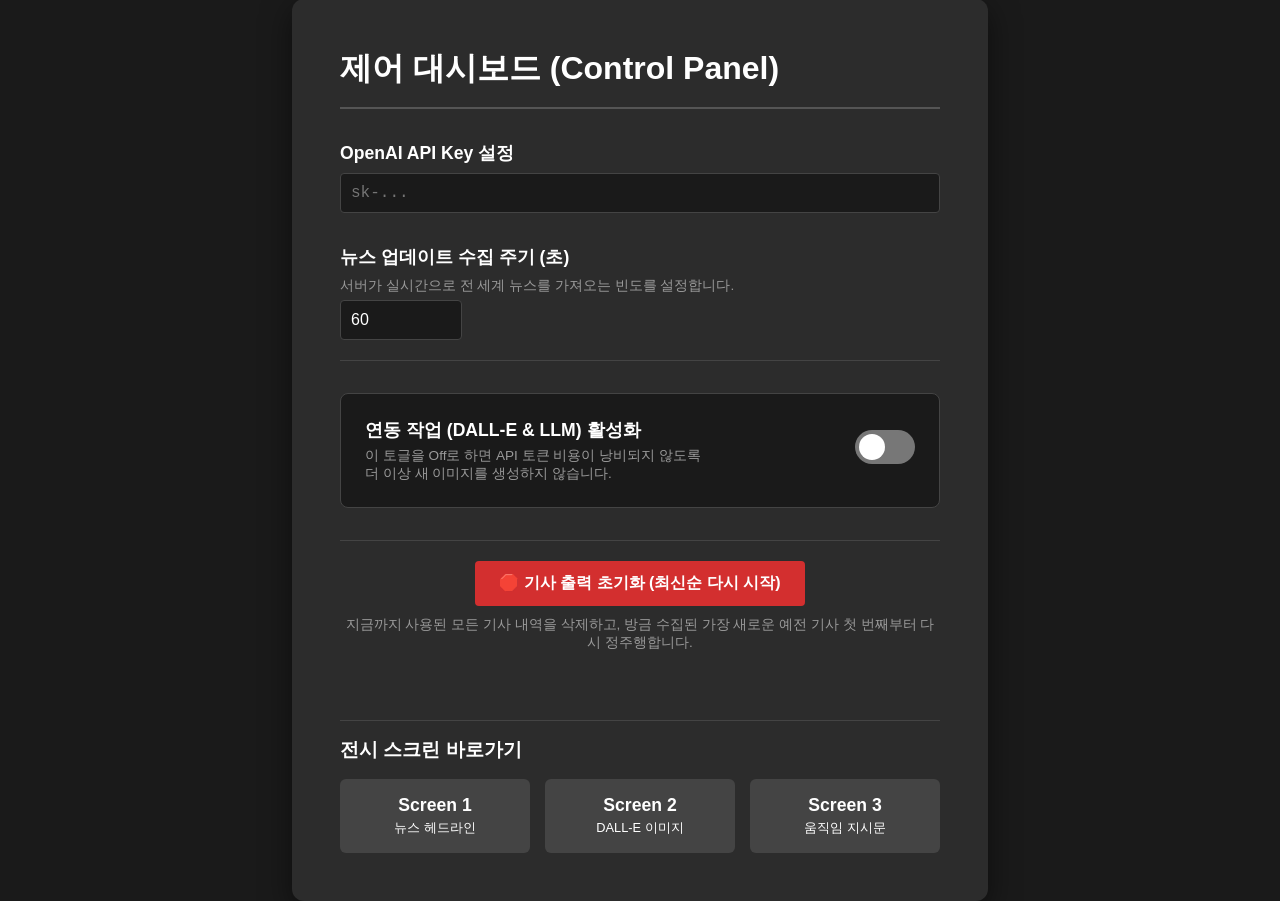
==== templates/index.html @ 9a633913 "Initial commit for cloud deployment" ====
<!DOCTYPE html>
<html lang="ko">
<head>
    <meta charset="UTF-8">
    <meta name="viewport" content="width=device-width, initial-scale=1.0">
    <title>Exhibition Control Dashboard</title>
    <link rel="stylesheet" href="/static/css/index.css">
</head>
<body>
    <div class="dashboard">
        <h1>제어 대시보드 (Control Panel)</h1>
        
        <div class="form-group">
            <label for="apikey">OpenAI API Key 설정</label>
            <input type="text" id="apikey" placeholder="sk-..." onchange="saveSettings()">
        </div>

        <div class="form-group" style="padding-bottom: 20px; border-bottom: 1px solid #444; margin-bottom: 2rem;">
            <label for="interval">뉴스 업데이트 수집 주기 (초)</label>
            <div style="font-size: 0.85rem; color: #999; margin-bottom: 5px;">
                서버가 실시간으로 전 세계 뉴스를 가져오는 빈도를 설정합니다.
            </div>
            <input type="number" id="interval" value="60" onchange="saveSettings()" style="width: 100px; padding: 10px; font-size: 1rem; border-radius: 4px; background: #1a1a1a; color: white; border: 1px solid #444;">
        </div>

        <div class="toggle-container">
            <div>
                <label style="margin:0">연동 작업 (DALL-E & LLM) 활성화</label>
                <div style="font-size: 0.85rem; color: #999; margin-top: 5px;">
                    이 토글을 Off로 하면 API 토큰 비용이 낭비되지 않도록<br>더 이상 새 이미지를 생성하지 않습니다.
                </div>
            </div>
            <label class="switch">
                <input type="checkbox" id="activeToggle" onchange="saveSettings()">
                <span class="slider"></span>
            </label>
        </div>

        <div style="margin-top: 2rem; text-align: center; border-top: 1px solid #444; padding-top: 20px;">
            <button onclick="resetNews()" style="background-color: #d32f2f; color: white; border: none; padding: 12px 24px; border-radius: 4px; font-size: 1rem; cursor: pointer; transition: background 0.3s; font-weight: bold;">
                🛑 기사 출력 초기화 (최신순 다시 시작)
            </button>
            <div style="font-size: 0.85rem; color: #999; margin-top: 10px;">
                지금까지 사용된 모든 기사 내역을 삭제하고, 방금 수집된 가장 새로운 예전 기사 첫 번째부터 다시 정주행합니다.
            </div>
        </div>

        <div id="status-msg"></div>

        <h2 style="font-size: 1.2rem; margin-top: 2rem; border-top: 1px solid #444; padding-top: 1rem;">전시 스크린 바로가기</h2>
        <div class="button-grid">
            <a href="/screen1" target="_blank" class="btn">Screen 1<br><span style="font-size:0.8rem; font-weight:normal;">뉴스 헤드라인</span></a>
            <a href="/screen2" target="_blank" class="btn">Screen 2<br><span style="font-size:0.8rem; font-weight:normal;">DALL-E 이미지</span></a>
            <a href="/screen3" target="_blank" class="btn">Screen 3<br><span style="font-size:0.8rem; font-weight:normal;">움직임 지시문</span></a>
        </div>
    </div>

    <script>
        async function resetNews() {
            if(!confirm("지금까지 출력된 기사 내역을 전부 비우고 다시 처음부터 시작하시겠습니까?")) return;
            try {
                const response = await fetch('/api/reset_news', { method: 'POST' });
                if(response.ok) {
                    const msg = document.getElementById('status-msg');
                    msg.innerHTML = "✓ 기사 출력이 완벽하게 초기화되었습니다!";
                    clearTimeout(timeoutId);
                    timeoutId = setTimeout(() => { msg.innerHTML = ""; }, 3000);
                }
            } catch (err) {
                console.error("Reset Error:", err);
            }
        }
        // 초기 로드 시 기존 세팅 가져오기
        async function loadSettings() {
            try {
                const response = await fetch('/api/settings');
                const data = await response.json();
                
                document.getElementById('apikey').value = data.api_key || "";
                document.getElementById('activeToggle').checked = data.is_active !== false;
                if(data.update_interval) {
                    document.getElementById('interval').value = data.update_interval;
                }
            } catch (err) {
                console.error("Setting Load Error:", err);
            }
        }

        let timeoutId;
        async function saveSettings() {
            const api_key = document.getElementById('apikey').value;
            const is_active = document.getElementById('activeToggle').checked;
            const update_interval = document.getElementById('interval').value;

            try {
                const response = await fetch('/api/settings', {
                    method: 'POST',
                    headers: { 'Content-Type': 'application/json' },
                    body: JSON.stringify({ api_key, is_active, update_interval })
                });
                
                if(response.ok) {
                    const msg = document.getElementById('status-msg');
                    msg.innerHTML = "✓ 설정이 저장되었습니다.";
                    clearTimeout(timeoutId);
                    timeoutId = setTimeout(() => { msg.innerHTML = ""; }, 2000);
                }
            } catch (err) {
                console.error("Setting Save Error:", err);
            }
        }

        loadSettings();
    </script>
</body>
</html>
---- static/css/index.css ----
body, html {
    margin: 0;
    padding: 0;
    background-color: #1a1a1a;
    color: #ffffff;
    font-family: 'Helvetica Neue', Helvetica, Arial, sans-serif;
    display: flex;
    justify-content: center;
    align-items: center;
    height: 100vh;
}

.dashboard {
    background-color: #2c2c2c;
    padding: 3rem;
    border-radius: 12px;
    width: 600px;
    box-shadow: 0 10px 30px rgba(0,0,0,0.5);
}

h1 {
    font-size: 2rem;
    margin-top: 0;
    border-bottom: 2px solid #555;
    padding-bottom: 1rem;
    margin-bottom: 2rem;
}

.form-group {
    margin-bottom: 2rem;
}

label {
    display: block;
    font-weight: bold;
    margin-bottom: 0.5rem;
    font-size: 1.1rem;
}

input[type="text"] {
    width: 100%;
    padding: 10px;
    border: 1px solid #444;
    border-radius: 4px;
    background-color: #1a1a1a;
    color: #fff;
    font-family: monospace;
    font-size: 1rem;
    box-sizing: border-box;
}

.toggle-container {
    display: flex;
    align-items: center;
    justify-content: space-between;
    background-color: #1a1a1a;
    padding: 1.5rem;
    border-radius: 8px;
    margin-bottom: 2rem;
    border: 1px solid #444;
}

/* 토글 스위치 스타일 */
.switch {
    position: relative;
    display: inline-block;
    width: 60px;
    height: 34px;
}
.switch input { 
    opacity: 0;
    width: 0;
    height: 0;
}
.slider {
    position: absolute;
    cursor: pointer;
    top: 0; left: 0; right: 0; bottom: 0;
    background-color: #777;
    transition: .4s;
    border-radius: 34px;
}
.slider:before {
    position: absolute;
    content: "";
    height: 26px;
    width: 26px;
    left: 4px;
    bottom: 4px;
    background-color: white;
    transition: .4s;
    border-radius: 50%;
}
input:checked + .slider {
    background-color: #4CAF50;
}
input:checked + .slider:before {
    transform: translateX(26px);
}

.button-grid {
    display: grid;
    grid-template-columns: 1fr 1fr 1fr;
    gap: 15px;
}

.btn {
    background-color: #444;
    color: white;
    border: none;
    padding: 1rem;
    border-radius: 6px;
    font-size: 1.1rem;
    cursor: pointer;
    transition: background-color 0.2s;
    text-decoration: none;
    text-align: center;
    font-weight: bold;
}

.btn:hover {
    background-color: #666;
}

#status-msg {
    margin-top: 1rem;
    color: #4CAF50;
    font-size: 0.9rem;
    text-align: center;
    min-height: 20px;
}
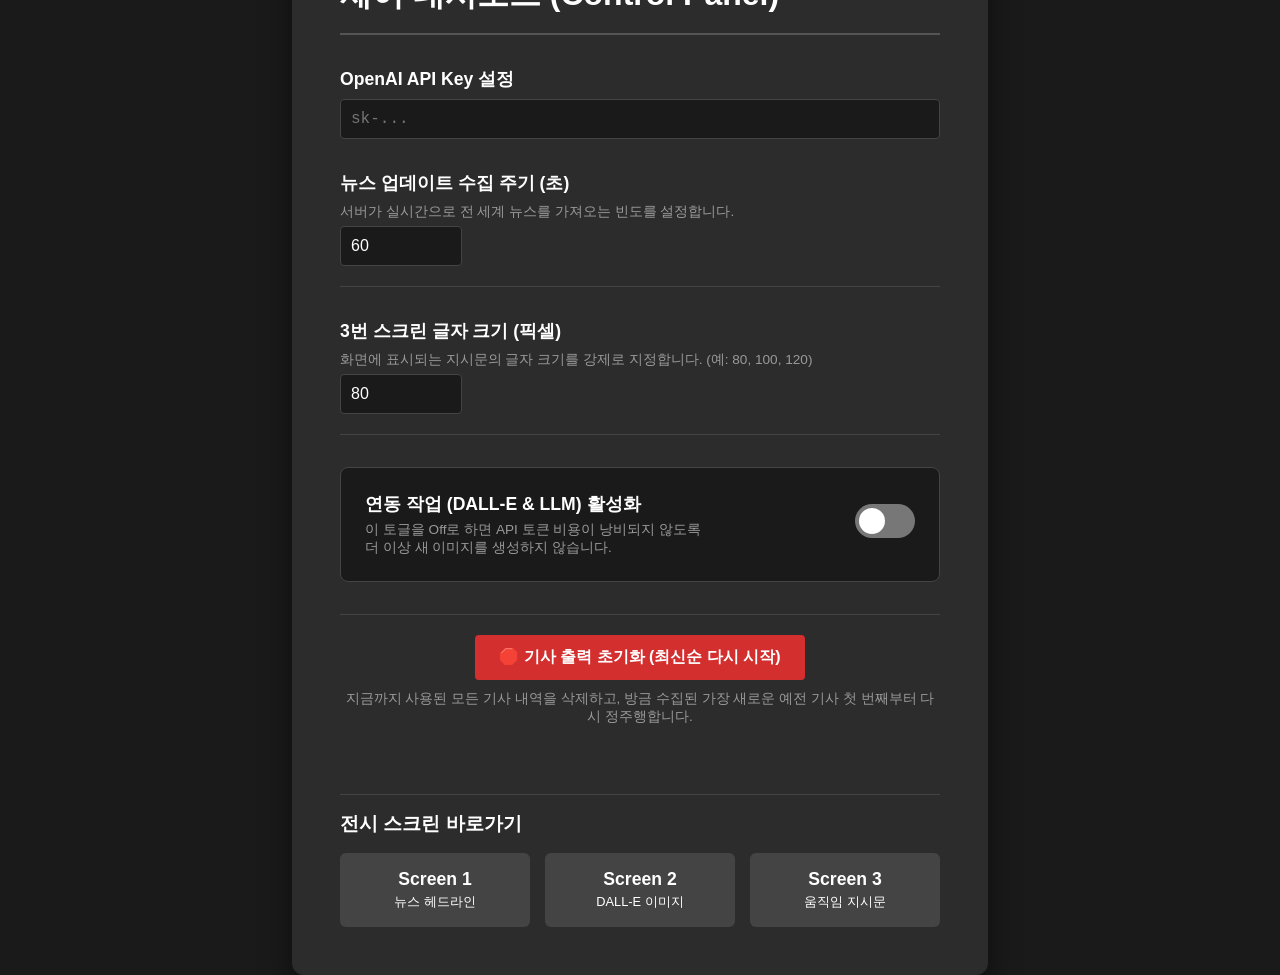
==== commit 5b6839a4: "Add font size UI to dashboard for screen3" ====
--- a/templates/index.html
+++ b/templates/index.html
@@ -21,6 +21,14 @@
                 서버가 실시간으로 전 세계 뉴스를 가져오는 빈도를 설정합니다.
             </div>
             <input type="number" id="interval" value="60" onchange="saveSettings()" style="width: 100px; padding: 10px; font-size: 1rem; border-radius: 4px; background: #1a1a1a; color: white; border: 1px solid #444;">
+        </div>
+
+        <div class="form-group" style="padding-bottom: 20px; border-bottom: 1px solid #444; margin-bottom: 2rem;">
+            <label for="fontsize">3번 스크린 글자 크기 (픽셀)</label>
+            <div style="font-size: 0.85rem; color: #999; margin-bottom: 5px;">
+                화면에 표시되는 지시문의 글자 크기를 강제로 지정합니다. (예: 80, 100, 120)
+            </div>
+            <input type="number" id="fontsize" value="80" onchange="saveSettings()" style="width: 100px; padding: 10px; font-size: 1rem; border-radius: 4px; background: #1a1a1a; color: white; border: 1px solid #444;">
         </div>
 
         <div class="toggle-container">
@@ -81,6 +89,9 @@
                 if(data.update_interval) {
                     document.getElementById('interval').value = data.update_interval;
                 }
+                if(data.font_size_px) {
+                    document.getElementById('fontsize').value = data.font_size_px;
+                }
             } catch (err) {
                 console.error("Setting Load Error:", err);
             }
@@ -91,12 +102,13 @@
             const api_key = document.getElementById('apikey').value;
             const is_active = document.getElementById('activeToggle').checked;
             const update_interval = document.getElementById('interval').value;
+            const font_size_px = document.getElementById('fontsize').value;
 
             try {
                 const response = await fetch('/api/settings', {
                     method: 'POST',
                     headers: { 'Content-Type': 'application/json' },
-                    body: JSON.stringify({ api_key, is_active, update_interval })
+                    body: JSON.stringify({ api_key, is_active, update_interval, font_size_px })
                 });
                 
                 if(response.ok) {
